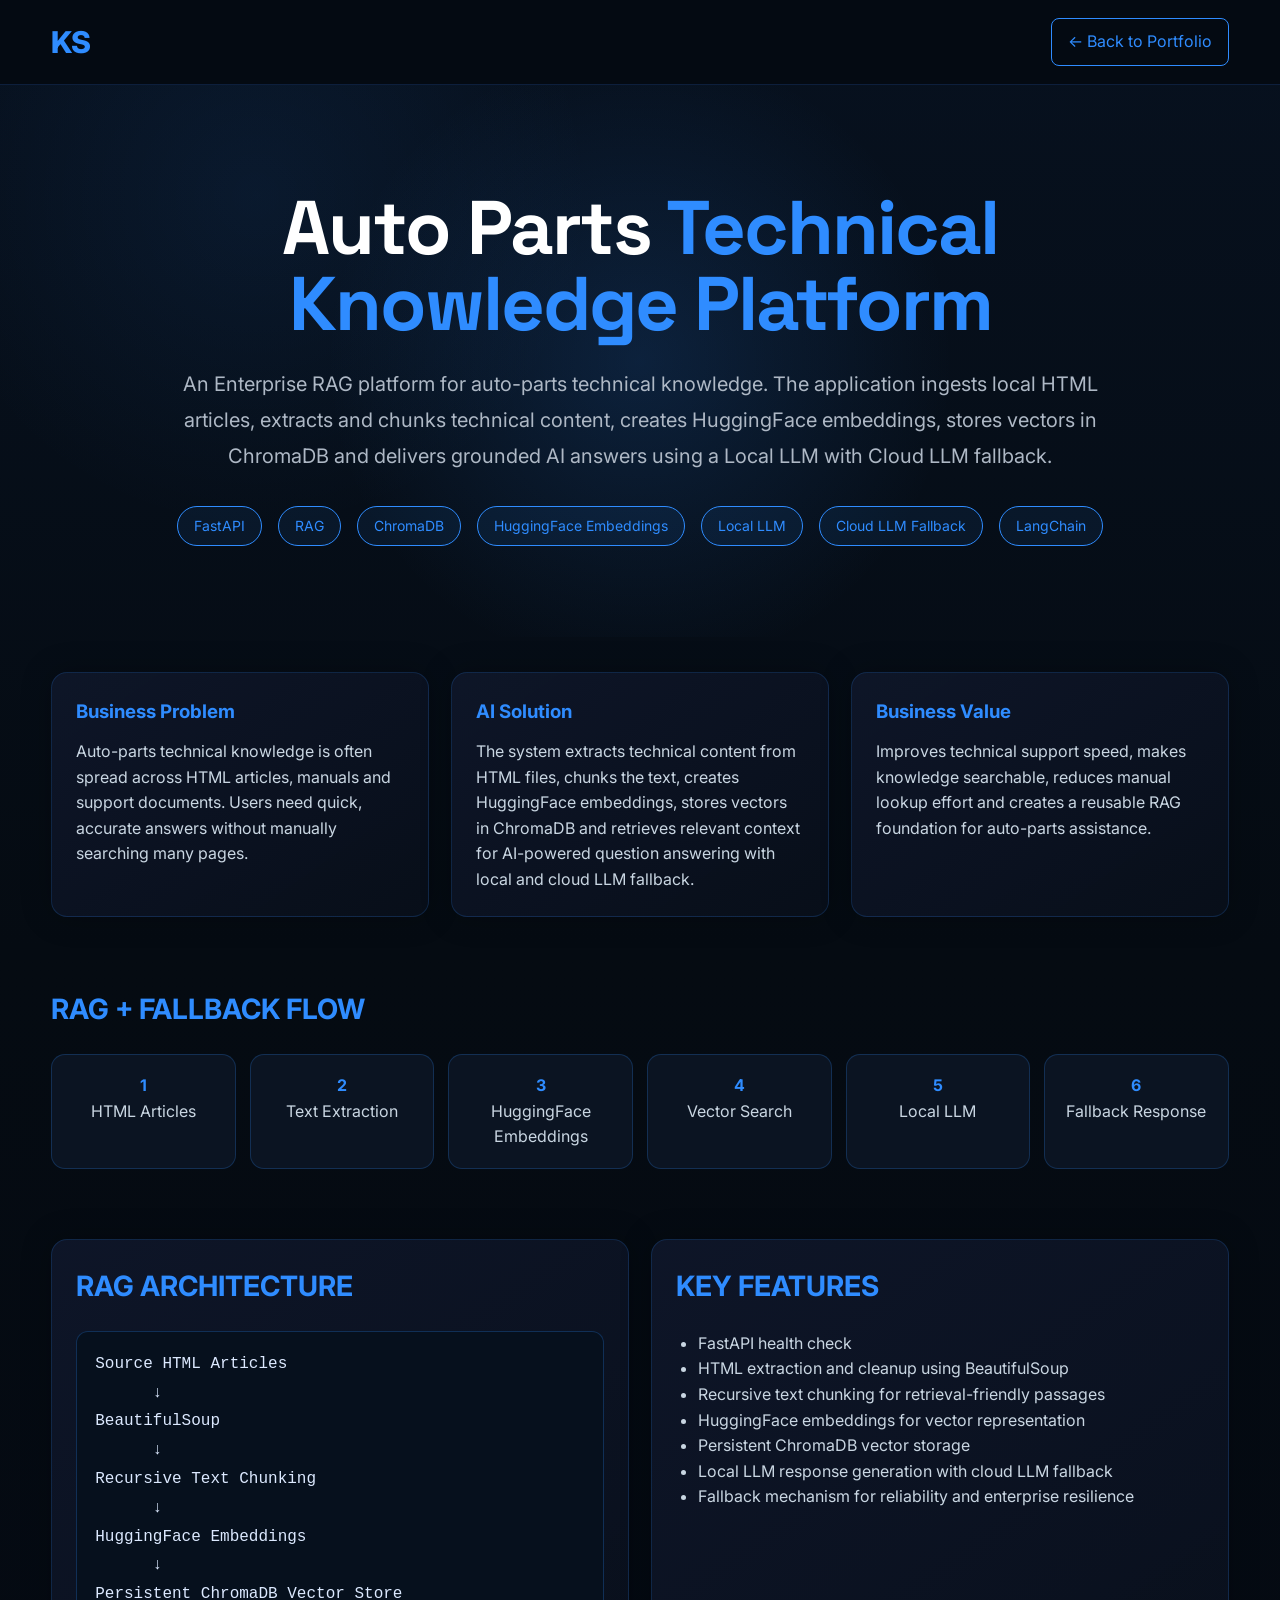
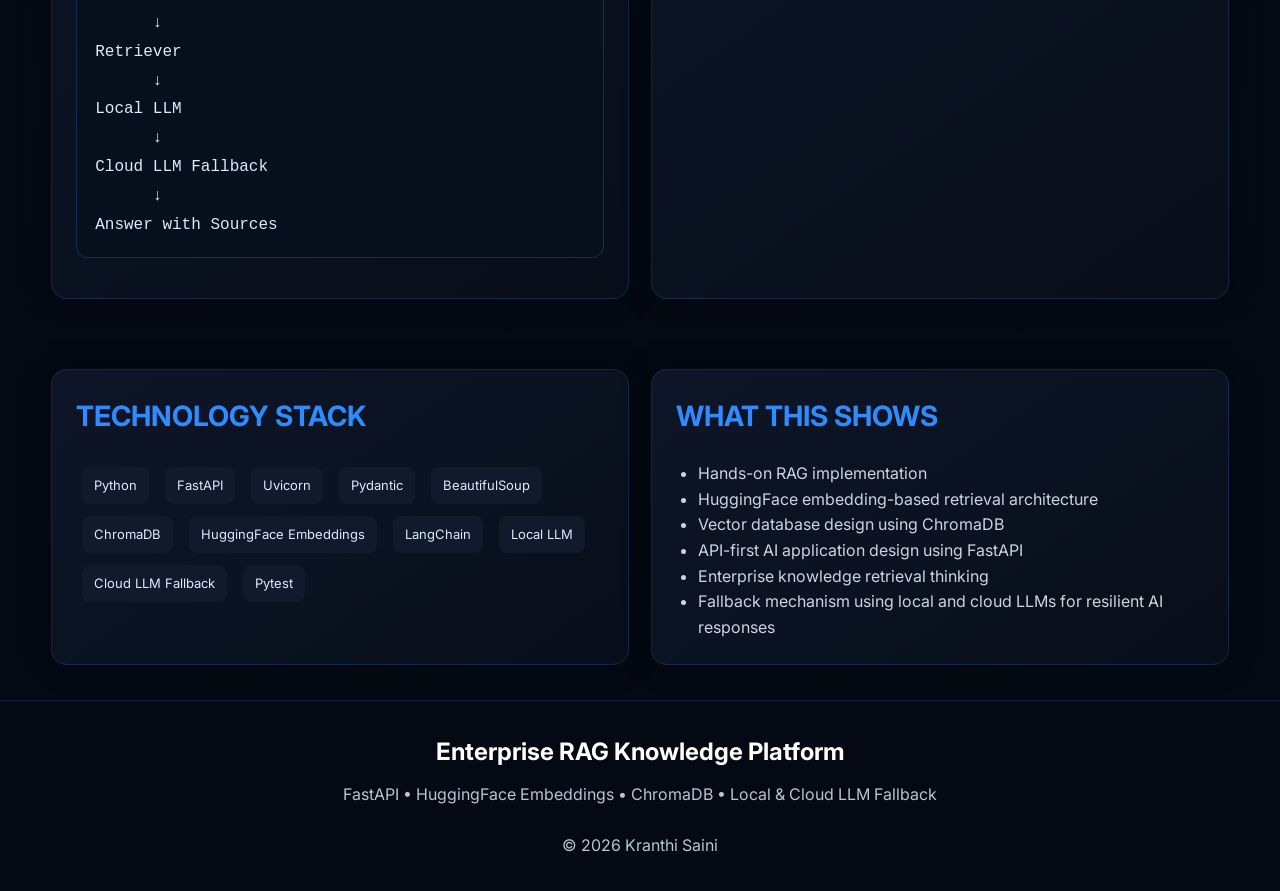
==== auto-parts-support.html @ 521e0aae "Portfolio code changes" ====
<!DOCTYPE html>
<html lang="en">
<head>
<meta charset="UTF-8">
<meta name="viewport" content="width=device-width, initial-scale=1.0">

<link href="https://fonts.googleapis.com/css2?family=Inter:wght@400;500;600;700;800&family=Space+Grotesk:wght@500;700&display=swap" rel="stylesheet">

<title>Auto Parts Technical Knowledge Platform | Kranthi Saini</title>

<style>
*{margin:0;padding:0;box-sizing:border-box}

html{scroll-behavior:smooth}

body{
  font-family:'Inter',sans-serif;
  background:linear-gradient(180deg,#07111f 0%,#050b12 38%,#040913 100%);
  color:#fff;
  line-height:1.6;
}

a{text-decoration:none;color:inherit}

.container{
  width:92%;
  max-width:1180px;
  margin:auto;
}

nav{
  position:sticky;
  top:0;
  z-index:100;
  background:rgba(5,11,18,.95);
  backdrop-filter:blur(14px);
  border-bottom:1px solid rgba(59,130,246,.18);
}

.nav-inner{
  display:flex;
  justify-content:space-between;
  align-items:center;
  padding:18px 0;
}

.logo{
  font-size:30px;
  font-weight:800;
  color:#2f8cff;
}

.back{
  border:1px solid #2f8cff;
  padding:10px 16px;
  border-radius:8px;
  color:#2f8cff!important;
}

.hero{
  padding:105px 0 85px;
  text-align:center;
  background:
    radial-gradient(circle at center,rgba(47,140,255,.15),transparent 45%),
    radial-gradient(circle at 20% 20%,rgba(47,140,255,.08),transparent 30%);
}

.hero-inner{
  max-width:980px;
  margin:auto;
}

.hero h1{
  font-family:'Space Grotesk',sans-serif;
  font-size:76px;
  font-weight:700;
  letter-spacing:-2px;
  line-height:1;
  margin-bottom:24px;
}

.hero h1 span{
  color:#2f8cff;
}

.hero p{
  max-width:920px;
  margin:auto;
  color:#aeb8c5;
  font-size:20px;
  line-height:1.8;
}

.badge,.pill{
  display:inline-block;
  border-radius:22px;
  margin:6px;
  font-size:14px;
}

.badge{
  border:1px solid #2f8cff;
  color:#2f8cff;
  padding:8px 16px;
  background:rgba(47,140,255,.08);
}

.pill{
  background:#101a2a;
  color:#dce9ff;
  padding:8px 12px;
  border-radius:8px;
  font-size:13px;
}

.section{
  padding:35px 0;
}

.section-title{
  color:#2f8cff;
  font-size:28px;
  margin-bottom:22px;
  text-transform:uppercase;
}

.grid-3{
  display:grid;
  grid-template-columns:repeat(3,1fr);
  gap:22px;
}

.grid-2{
  display:grid;
  grid-template-columns:1fr 1fr;
  gap:22px;
}

.card{
  background:linear-gradient(145deg,rgba(15,23,42,.92),rgba(8,15,26,.96));
  border:1px solid rgba(47,140,255,.18);
  border-radius:16px;
  padding:24px;
  box-shadow:0 0 30px rgba(0,0,0,.25);
}

.card,.flow-box{
  transition:transform .25s ease, border-color .25s ease, box-shadow .25s ease;
}

.card:hover,.flow-box:hover{
  transform:translateY(-5px);
  border-color:rgba(47,140,255,.45);
  box-shadow:0 0 28px rgba(47,140,255,.16);
}

.card h3{
  color:#2f8cff;
  margin-bottom:12px;
}

.card p,.card li{
  color:#c9d6e2;
}

ul{
  padding-left:22px;
}

.flow{
  display:grid;
  grid-template-columns:repeat(6,1fr);
  gap:14px;
  text-align:center;
}

.flow-box{
  background:#0b1422;
  border:1px solid rgba(47,140,255,.22);
  border-radius:14px;
  padding:18px;
  color:#c9d6e2;
}

.flow-box strong{
  color:#2f8cff;
}

.diagram{
  background:#06101d;
  border:1px solid rgba(47,140,255,.25);
  padding:18px;
  border-radius:12px;
  color:#2f8cff;
  font-family:monospace;
  font-size:13px;
  margin-bottom:16px;
  white-space:pre-line;
  overflow-x:auto;
}

.diagram pre{
  color:#dce9ff;
  font-size:16px;
  line-height:1.8;
  white-space:pre-wrap;
}

footer{
  border-top:1px solid rgba(47,140,255,.18);
  padding:32px 0;
  color:#b8c5d3;
  text-align:center;
}

footer h2{
  color:#fff;
  margin-bottom:10px;
}

footer p{
  color:#b8c5d3;
}

@media(max-width:900px){
  .grid-2,.grid-3,.flow{
    grid-template-columns:1fr;
  }

  .hero h1{
    font-size:48px;
  }

  .hero p{
    font-size:17px;
  }
}

@media(max-width:520px){
  .hero{
    padding:85px 0 65px;
  }

  .hero h1{
    font-size:38px;
  }
}
</style>
</head>

<body>

<nav>
  <div class="container nav-inner">
    <div class="logo">KS</div>
    <a class="back" href="index.html">← Back to Portfolio</a>
  </div>
</nav>

<section class="hero">
  <div class="container hero-inner">

    <h1>
      Auto Parts <span>Technical Knowledge Platform</span>
    </h1>

    <p>
      An Enterprise RAG platform for auto-parts technical knowledge. The application
      ingests local HTML articles, extracts and chunks technical content, creates
      HuggingFace embeddings, stores vectors in ChromaDB and delivers grounded
      AI answers using a Local LLM with Cloud LLM fallback.
    </p>

    <br>

    <span class="badge">FastAPI</span>
    <span class="badge">RAG</span>
    <span class="badge">ChromaDB</span>
    <span class="badge">HuggingFace Embeddings</span>
    <span class="badge">Local LLM</span>
    <span class="badge">Cloud LLM Fallback</span>
    <span class="badge">LangChain</span>

  </div>
</section>

<section class="section">
  <div class="container grid-3">

    <div class="card">
      <h3>Business Problem</h3>
      <p>
        Auto-parts technical knowledge is often spread across HTML articles,
        manuals and support documents. Users need quick, accurate answers
        without manually searching many pages.
      </p>
    </div>

    <div class="card">
      <h3>AI Solution</h3>
      <p>
        The system extracts technical content from HTML files, chunks the text,
        creates HuggingFace embeddings, stores vectors in ChromaDB and retrieves
        relevant context for AI-powered question answering with local and cloud LLM fallback.
      </p>
    </div>

    <div class="card">
      <h3>Business Value</h3>
      <p>
        Improves technical support speed, makes knowledge searchable,
        reduces manual lookup effort and creates a reusable RAG foundation
        for auto-parts assistance.
      </p>
    </div>

  </div>
</section>

<section class="section">
  <div class="container">
    <h2 class="section-title">RAG + Fallback Flow</h2>

    <div class="flow">
      <div class="flow-box"><strong>1</strong><br>HTML Articles</div>
      <div class="flow-box"><strong>2</strong><br>Text Extraction</div>
      <div class="flow-box"><strong>3</strong><br>HuggingFace Embeddings</div>
      <div class="flow-box"><strong>4</strong><br>Vector Search</div>
      <div class="flow-box"><strong>5</strong><br>Local LLM</div>
      <div class="flow-box"><strong>6</strong><br>Fallback Response</div>
    </div>
  </div>
</section>

<section class="section">
  <div class="container grid-2">

    <div class="card">
      <h2 class="section-title">RAG Architecture</h2>

      <div class="diagram"><pre>Source HTML Articles
      ↓
BeautifulSoup
      ↓
Recursive Text Chunking
      ↓
HuggingFace Embeddings
      ↓
Persistent ChromaDB Vector Store
      ↓
Retriever
      ↓
Local LLM
      ↓
Cloud LLM Fallback
      ↓
Answer with Sources</pre></div>
    </div>

    <div class="card">
      <h2 class="section-title">Key Features</h2>

      <ul>
        <li>FastAPI health check</li>
        <li>HTML extraction and cleanup using BeautifulSoup</li>
        <li>Recursive text chunking for retrieval-friendly passages</li>
        <li>HuggingFace embeddings for vector representation</li>
        <li>Persistent ChromaDB vector storage</li>
        <li>Local LLM response generation with cloud LLM fallback</li>
        <li>Fallback mechanism for reliability and enterprise resilience</li>
      </ul>
    </div>

  </div>
</section>

<section class="section">
  <div class="container grid-2">

    <div class="card">
      <h2 class="section-title">Technology Stack</h2>

      <span class="pill">Python</span>
      <span class="pill">FastAPI</span>
      <span class="pill">Uvicorn</span>
      <span class="pill">Pydantic</span>
      <span class="pill">BeautifulSoup</span>
      <span class="pill">ChromaDB</span>
      <span class="pill">HuggingFace Embeddings</span>
      <span class="pill">LangChain</span>
      <span class="pill">Local LLM</span>
      <span class="pill">Cloud LLM Fallback</span>
      <span class="pill">Pytest</span>
    </div>

    <div class="card">
      <h2 class="section-title">What This Shows</h2>

      <ul>
        <li>Hands-on RAG implementation</li>
        <li>HuggingFace embedding-based retrieval architecture</li>
        <li>Vector database design using ChromaDB</li>
        <li>API-first AI application design using FastAPI</li>
        <li>Enterprise knowledge retrieval thinking</li>
        <li>Fallback mechanism using local and cloud LLMs for resilient AI responses</li>
      </ul>
    </div>

  </div>
</section>

<footer>
  <div class="container">
    <h2>Enterprise RAG Knowledge Platform</h2>
    <p>FastAPI • HuggingFace Embeddings • ChromaDB • Local & Cloud LLM Fallback</p>
    <br>
    <p>© 2026 Kranthi Saini</p>
  </div>
</footer>

</body>
</html>
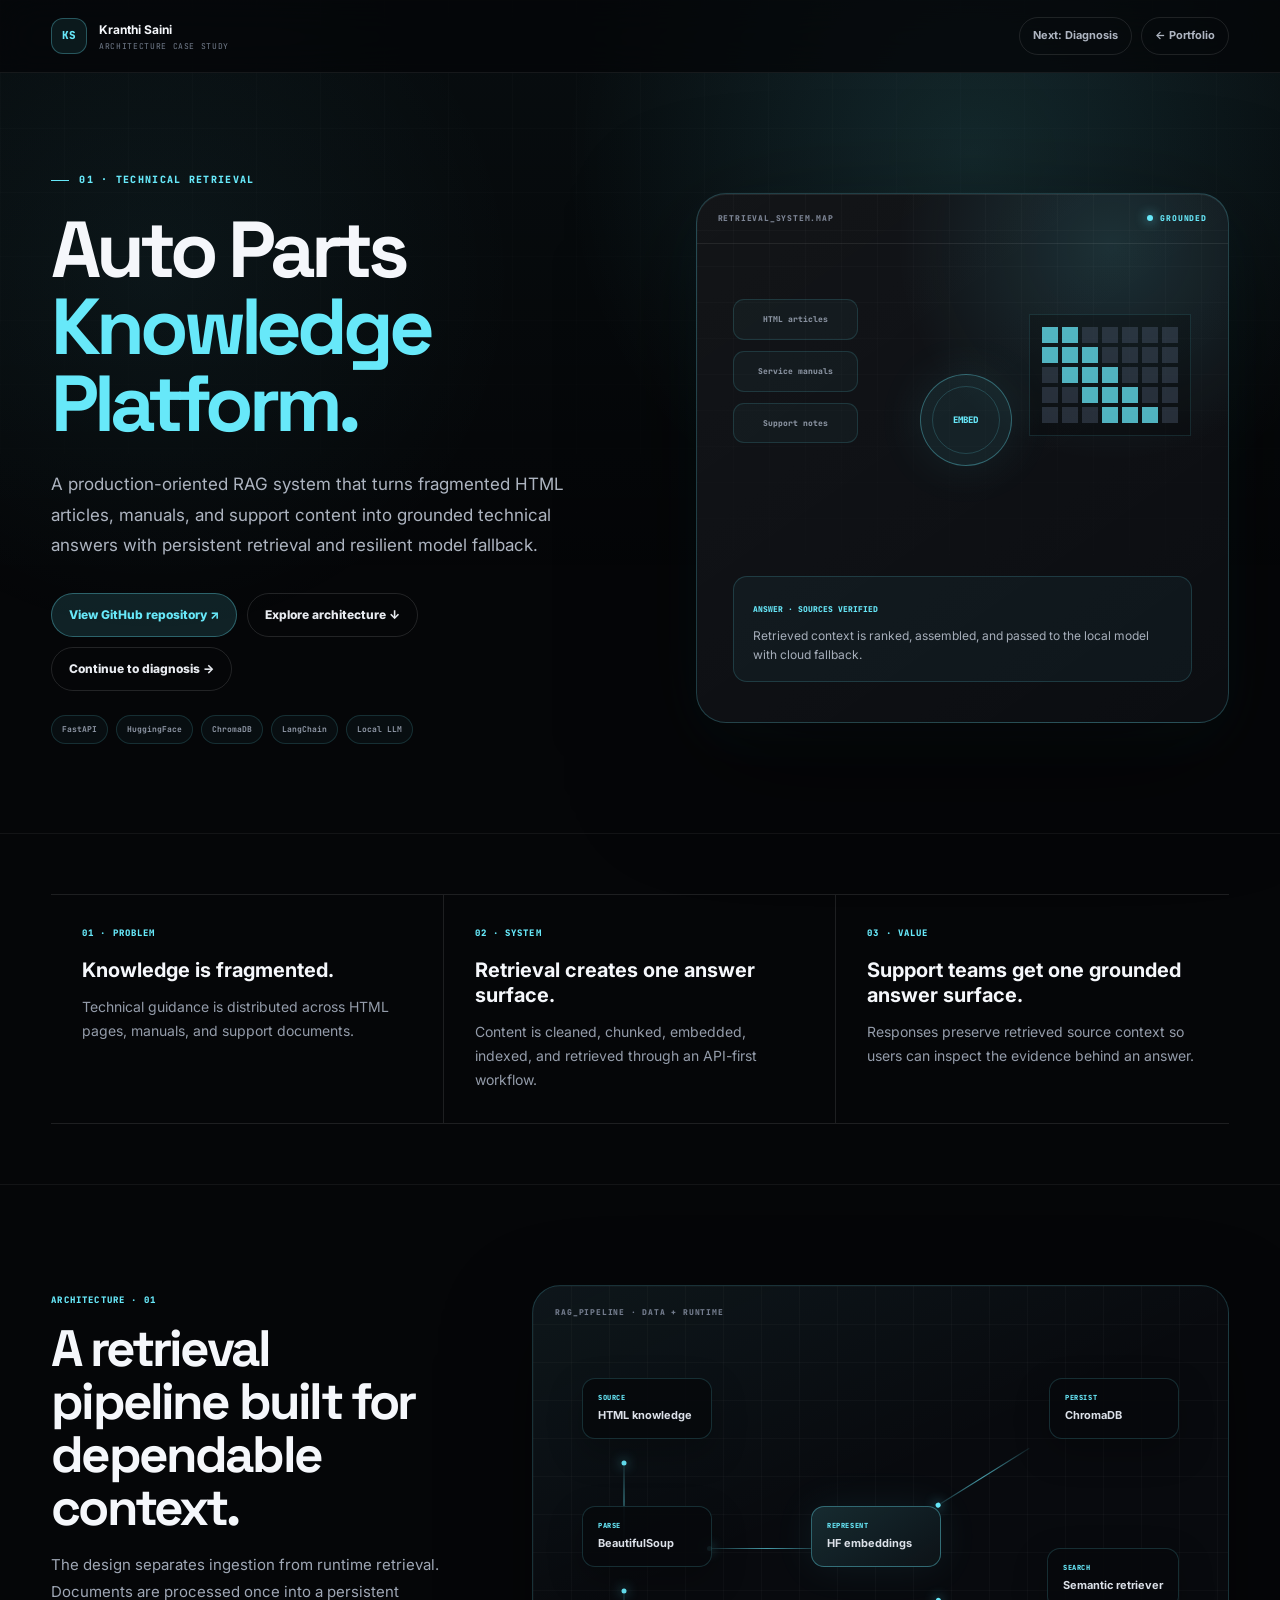
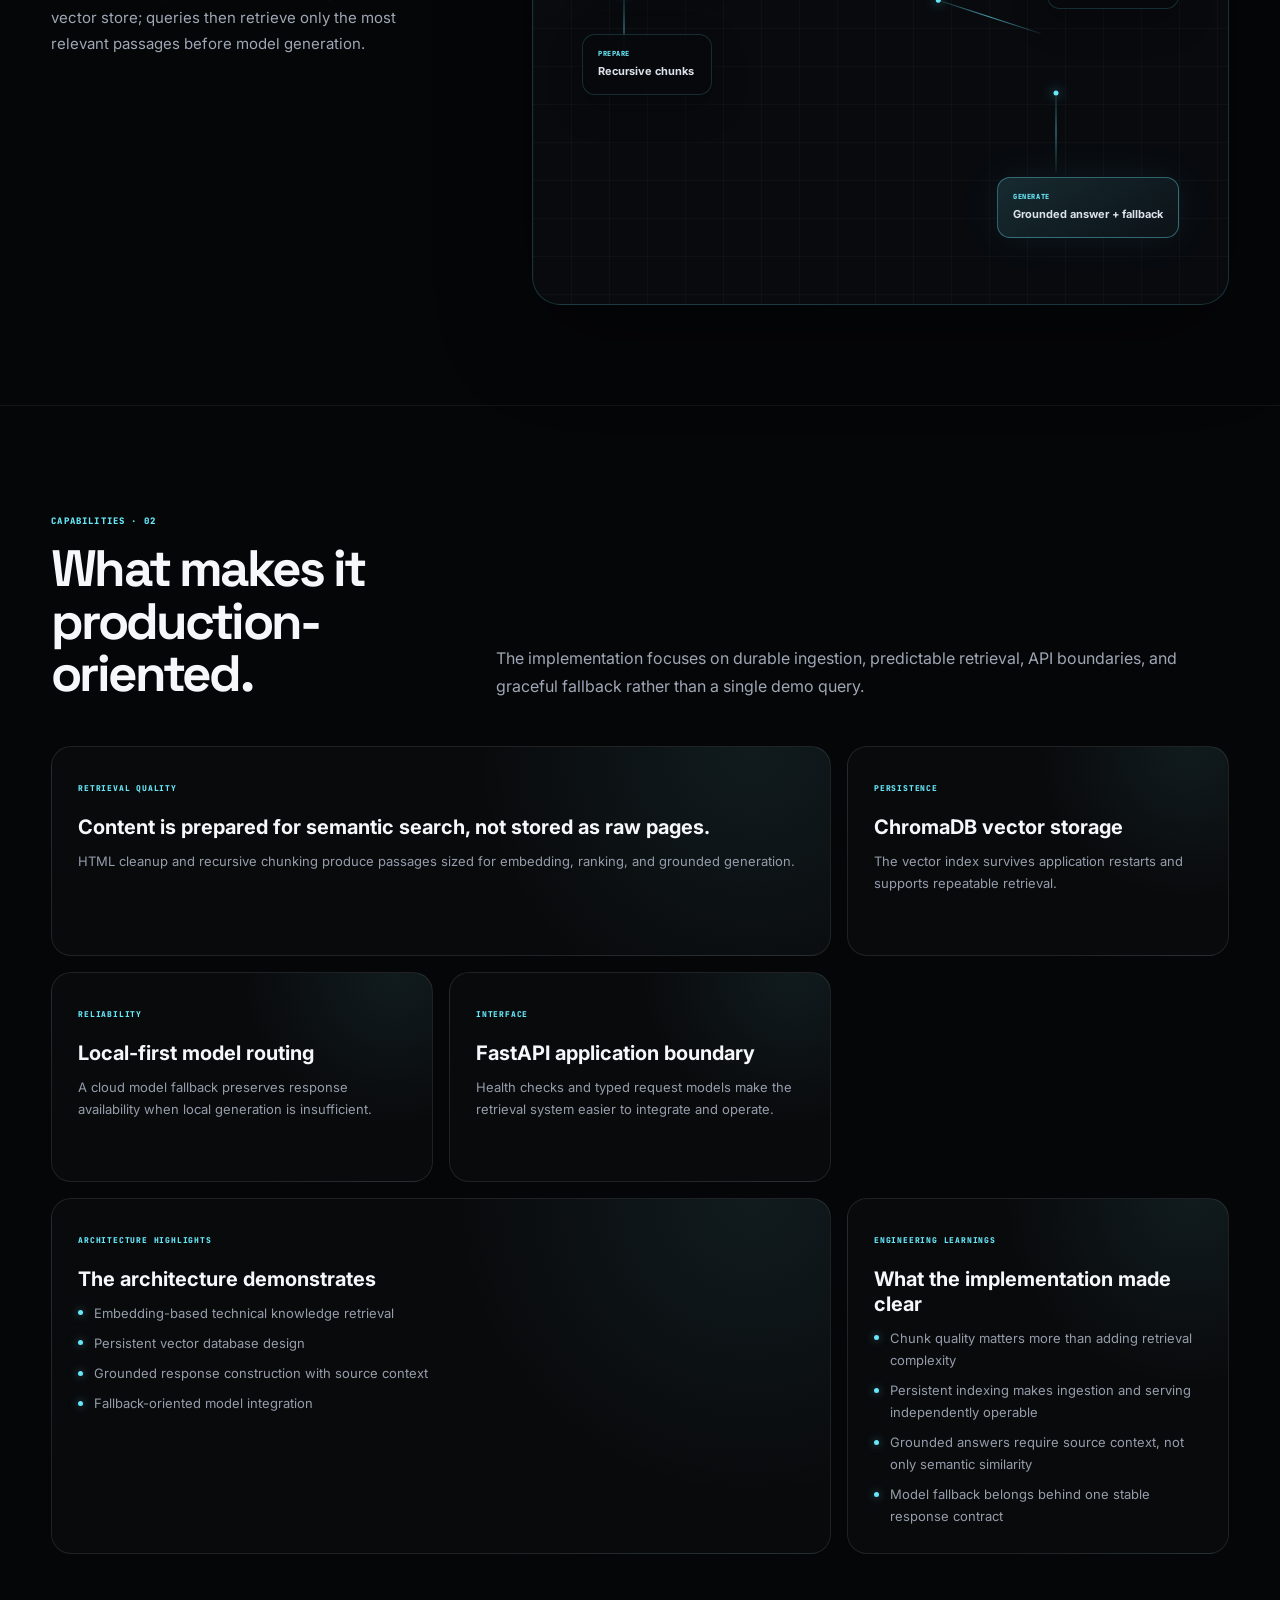
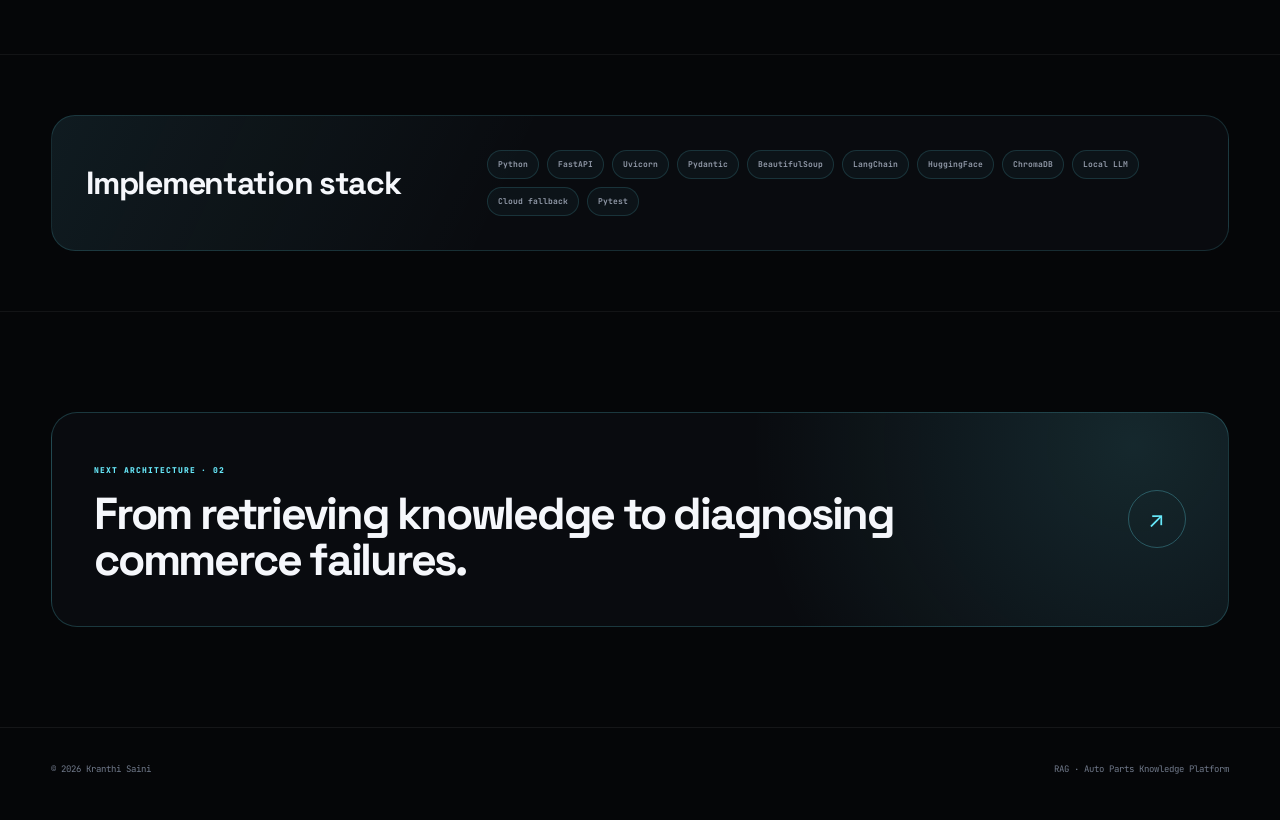
==== commit 54432f4e: "content changes" ====
--- a/auto-parts-support.html
+++ b/auto-parts-support.html
@@ -1,422 +1,220 @@
 <!DOCTYPE html>
 <html lang="en">
 <head>
-<meta charset="UTF-8">
-<meta name="viewport" content="width=device-width, initial-scale=1.0">
-
-<link href="https://fonts.googleapis.com/css2?family=Inter:wght@400;500;600;700;800&family=Space+Grotesk:wght@500;700&display=swap" rel="stylesheet">
-
-<title>Auto Parts Technical Knowledge Platform | Kranthi Saini</title>
-
-<style>
-*{margin:0;padding:0;box-sizing:border-box}
-
-html{scroll-behavior:smooth}
-
-body{
-  font-family:'Inter',sans-serif;
-  background:linear-gradient(180deg,#07111f 0%,#050b12 38%,#040913 100%);
-  color:#fff;
-  line-height:1.6;
-}
-
-a{text-decoration:none;color:inherit}
-
-.container{
-  width:92%;
-  max-width:1180px;
-  margin:auto;
-}
-
-nav{
-  position:sticky;
-  top:0;
-  z-index:100;
-  background:rgba(5,11,18,.95);
-  backdrop-filter:blur(14px);
-  border-bottom:1px solid rgba(59,130,246,.18);
-}
-
-.nav-inner{
-  display:flex;
-  justify-content:space-between;
-  align-items:center;
-  padding:18px 0;
-}
-
-.logo{
-  font-size:30px;
-  font-weight:800;
-  color:#2f8cff;
-}
-
-.back{
-  border:1px solid #2f8cff;
-  padding:10px 16px;
-  border-radius:8px;
-  color:#2f8cff!important;
-}
-
-.hero{
-  padding:105px 0 85px;
-  text-align:center;
-  background:
-    radial-gradient(circle at center,rgba(47,140,255,.15),transparent 45%),
-    radial-gradient(circle at 20% 20%,rgba(47,140,255,.08),transparent 30%);
-}
-
-.hero-inner{
-  max-width:980px;
-  margin:auto;
-}
-
-.hero h1{
-  font-family:'Space Grotesk',sans-serif;
-  font-size:76px;
-  font-weight:700;
-  letter-spacing:-2px;
-  line-height:1;
-  margin-bottom:24px;
-}
-
-.hero h1 span{
-  color:#2f8cff;
-}
-
-.hero p{
-  max-width:920px;
-  margin:auto;
-  color:#aeb8c5;
-  font-size:20px;
-  line-height:1.8;
-}
-
-.badge,.pill{
-  display:inline-block;
-  border-radius:22px;
-  margin:6px;
-  font-size:14px;
-}
-
-.badge{
-  border:1px solid #2f8cff;
-  color:#2f8cff;
-  padding:8px 16px;
-  background:rgba(47,140,255,.08);
-}
-
-.pill{
-  background:#101a2a;
-  color:#dce9ff;
-  padding:8px 12px;
-  border-radius:8px;
-  font-size:13px;
-}
-
-.section{
-  padding:35px 0;
-}
-
-.section-title{
-  color:#2f8cff;
-  font-size:28px;
-  margin-bottom:22px;
-  text-transform:uppercase;
-}
-
-.grid-3{
-  display:grid;
-  grid-template-columns:repeat(3,1fr);
-  gap:22px;
-}
-
-.grid-2{
-  display:grid;
-  grid-template-columns:1fr 1fr;
-  gap:22px;
-}
-
-.card{
-  background:linear-gradient(145deg,rgba(15,23,42,.92),rgba(8,15,26,.96));
-  border:1px solid rgba(47,140,255,.18);
-  border-radius:16px;
-  padding:24px;
-  box-shadow:0 0 30px rgba(0,0,0,.25);
-}
-
-.card,.flow-box{
-  transition:transform .25s ease, border-color .25s ease, box-shadow .25s ease;
-}
-
-.card:hover,.flow-box:hover{
-  transform:translateY(-5px);
-  border-color:rgba(47,140,255,.45);
-  box-shadow:0 0 28px rgba(47,140,255,.16);
-}
-
-.card h3{
-  color:#2f8cff;
-  margin-bottom:12px;
-}
-
-.card p,.card li{
-  color:#c9d6e2;
-}
-
-ul{
-  padding-left:22px;
-}
-
-.flow{
-  display:grid;
-  grid-template-columns:repeat(6,1fr);
-  gap:14px;
-  text-align:center;
-}
-
-.flow-box{
-  background:#0b1422;
-  border:1px solid rgba(47,140,255,.22);
-  border-radius:14px;
-  padding:18px;
-  color:#c9d6e2;
-}
-
-.flow-box strong{
-  color:#2f8cff;
-}
-
-.diagram{
-  background:#06101d;
-  border:1px solid rgba(47,140,255,.25);
-  padding:18px;
-  border-radius:12px;
-  color:#2f8cff;
-  font-family:monospace;
-  font-size:13px;
-  margin-bottom:16px;
-  white-space:pre-line;
-  overflow-x:auto;
-}
-
-.diagram pre{
-  color:#dce9ff;
-  font-size:16px;
-  line-height:1.8;
-  white-space:pre-wrap;
-}
-
-footer{
-  border-top:1px solid rgba(47,140,255,.18);
-  padding:32px 0;
-  color:#b8c5d3;
-  text-align:center;
-}
-
-footer h2{
-  color:#fff;
-  margin-bottom:10px;
-}
-
-footer p{
-  color:#b8c5d3;
-}
-
-@media(max-width:900px){
-  .grid-2,.grid-3,.flow{
-    grid-template-columns:1fr;
-  }
-
-  .hero h1{
-    font-size:48px;
-  }
-
-  .hero p{
-    font-size:17px;
-  }
-}
-
-@media(max-width:520px){
-  .hero{
-    padding:85px 0 65px;
-  }
-
-  .hero h1{
-    font-size:38px;
-  }
-}
-</style>
+  <meta charset="UTF-8">
+  <meta name="viewport" content="width=device-width, initial-scale=1.0">
+  <meta name="description" content="RAG architecture for an auto-parts technical knowledge platform.">
+  <title>Auto Parts Technical Knowledge Platform | Kranthi Saini</title>
+  <link rel="preconnect" href="https://fonts.googleapis.com">
+  <link rel="preconnect" href="https://fonts.gstatic.com" crossorigin>
+  <link href="https://fonts.googleapis.com/css2?family=Inter:wght@400;500;600;700;800&family=JetBrains+Mono:wght@500;700;800&family=Space+Grotesk:wght@500;600;700&display=swap" rel="stylesheet">
+  <link rel="stylesheet" href="case-study.css">
+  <style>
+    .rag-board .source { top: 92px; left: 7%; }
+    .rag-board .extract { top: 220px; left: 7%; }
+    .rag-board .chunks { top: 348px; left: 7%; }
+    .rag-board .embedding { top: 220px; left: 40%; }
+    .rag-board .vector { top: 92px; right: 7%; }
+    .rag-board .retriever { top: 262px; right: 7%; }
+    .rag-board .answer { right: 7%; bottom: 66px; }
+    .rag-board .line-a { top: 174px; left: 13%; width: 82px; transform: rotate(90deg); }
+    .rag-board .line-b { top: 302px; left: 13%; width: 82px; transform: rotate(90deg); }
+    .rag-board .line-c { top: 262px; left: 25%; width: 120px; }
+    .rag-board .line-d { top: 220px; left: 58%; width: 110px; transform: rotate(-32deg); }
+    .rag-board .line-e { top: 313px; left: 58%; width: 110px; transform: rotate(18deg); }
+    .rag-board .line-f { top: 404px; right: 13%; width: 82px; transform: rotate(90deg); }
+  </style>
 </head>
-
-<body>
-
-<nav>
-  <div class="container nav-inner">
-    <div class="logo">KS</div>
-    <a class="back" href="index.html">← Back to Portfolio</a>
-  </div>
-</nav>
-
-<section class="hero">
-  <div class="container hero-inner">
-
-    <h1>
-      Auto Parts <span>Technical Knowledge Platform</span>
-    </h1>
-
-    <p>
-      An Enterprise RAG platform for auto-parts technical knowledge. The application
-      ingests local HTML articles, extracts and chunks technical content, creates
-      HuggingFace embeddings, stores vectors in ChromaDB and delivers grounded
-      AI answers using a Local LLM with Cloud LLM fallback.
-    </p>
-
-    <br>
-
-    <span class="badge">FastAPI</span>
-    <span class="badge">RAG</span>
-    <span class="badge">ChromaDB</span>
-    <span class="badge">HuggingFace Embeddings</span>
-    <span class="badge">Local LLM</span>
-    <span class="badge">Cloud LLM Fallback</span>
-    <span class="badge">LangChain</span>
-
-  </div>
-</section>
-
-<section class="section">
-  <div class="container grid-3">
-
-    <div class="card">
-      <h3>Business Problem</h3>
-      <p>
-        Auto-parts technical knowledge is often spread across HTML articles,
-        manuals and support documents. Users need quick, accurate answers
-        without manually searching many pages.
-      </p>
+<body class="theme-rag">
+  <nav class="case-nav">
+    <div class="shell nav-inner">
+      <a class="brand" href="index.html#writing">
+        <span class="brand-mark">KS</span>
+        <span class="brand-copy"><b>Kranthi Saini</b><small>Architecture case study</small></span>
+      </a>
+      <div class="nav-actions">
+        <a class="nav-link nav-link-secondary" href="diagnosis-ai.html">Next: Diagnosis</a>
+        <a class="nav-link" href="index.html#writing">← Portfolio</a>
+      </div>
     </div>
-
-    <div class="card">
-      <h3>AI Solution</h3>
-      <p>
-        The system extracts technical content from HTML files, chunks the text,
-        creates HuggingFace embeddings, stores vectors in ChromaDB and retrieves
-        relevant context for AI-powered question answering with local and cloud LLM fallback.
-      </p>
+  </nav>
+
+  <main>
+    <section class="shell case-hero">
+      <div class="hero-copy">
+        <div class="eyebrow">01 · Technical Retrieval</div>
+        <h1>Auto Parts <span>Knowledge Platform.</span></h1>
+        <p>
+          A production-oriented RAG system that turns fragmented HTML articles,
+          manuals, and support content into grounded technical answers with
+          persistent retrieval and resilient model fallback.
+        </p>
+        <div class="hero-actions">
+          <a class="button button-primary" href="https://github.com/iam-kranthi/auto-parts-technical-knowledge-assistant" target="_blank" rel="noreferrer">View GitHub repository ↗</a>
+          <a class="button" href="#architecture">Explore architecture ↓</a>
+          <a class="button" href="diagnosis-ai.html">Continue to diagnosis →</a>
+        </div>
+        <div class="hero-tags">
+          <span>FastAPI</span><span>HuggingFace</span><span>ChromaDB</span>
+          <span>LangChain</span><span>Local LLM</span>
+        </div>
+      </div>
+
+      <div class="hero-system rag-hero-map" aria-label="RAG retrieval architecture visualization">
+        <div class="system-bar"><span>retrieval_system.map</span><i>grounded</i></div>
+        <div class="source-stack">
+          <span>HTML articles</span>
+          <span>Service manuals</span>
+          <span>Support notes</span>
+        </div>
+        <div class="embed-core">EMBED</div>
+        <div class="vector-field" aria-hidden="true">
+          <i></i><i></i><i></i><i></i><i></i><i></i><i></i>
+          <i></i><i></i><i></i><i></i><i></i><i></i><i></i>
+          <i></i><i></i><i></i><i></i><i></i><i></i><i></i>
+          <i></i><i></i><i></i><i></i><i></i><i></i><i></i>
+          <i></i><i></i><i></i><i></i><i></i><i></i><i></i>
+        </div>
+        <div class="answer-panel">
+          <small>ANSWER · SOURCES VERIFIED</small>
+          <p>Retrieved context is ranked, assembled, and passed to the local model with cloud fallback.</p>
+        </div>
+      </div>
+    </section>
+
+    <section class="section section-compact">
+      <div class="shell impact-grid">
+        <article class="impact-item">
+          <small>01 · Problem</small>
+          <h3>Knowledge is fragmented.</h3>
+          <p>Technical guidance is distributed across HTML pages, manuals, and support documents.</p>
+        </article>
+        <article class="impact-item">
+          <small>02 · System</small>
+          <h3>Retrieval creates one answer surface.</h3>
+          <p>Content is cleaned, chunked, embedded, indexed, and retrieved through an API-first workflow.</p>
+        </article>
+        <article class="impact-item">
+          <small>03 · Value</small>
+          <h3>Support teams get one grounded answer surface.</h3>
+          <p>Responses preserve retrieved source context so users can inspect the evidence behind an answer.</p>
+        </article>
+      </div>
+    </section>
+
+    <section id="architecture" class="section">
+      <div class="shell architecture-layout">
+        <div class="architecture-copy">
+          <span class="section-index">Architecture · 01</span>
+          <h2>A retrieval pipeline built for dependable context.</h2>
+          <p>
+            The design separates ingestion from runtime retrieval. Documents are
+            processed once into a persistent vector store; queries then retrieve
+            only the most relevant passages before model generation.
+          </p>
+        </div>
+
+        <div class="architecture-board rag-board" aria-label="Detailed RAG architecture">
+          <span class="board-label">RAG_PIPELINE · DATA + RUNTIME</span>
+          <div class="node source"><small>Source</small><b>HTML knowledge</b></div>
+          <div class="node extract"><small>Parse</small><b>BeautifulSoup</b></div>
+          <div class="node chunks"><small>Prepare</small><b>Recursive chunks</b></div>
+          <div class="node node-main embedding"><small>Represent</small><b>HF embeddings</b></div>
+          <div class="node vector"><small>Persist</small><b>ChromaDB</b></div>
+          <div class="node retriever"><small>Search</small><b>Semantic retriever</b></div>
+          <div class="node node-main answer"><small>Generate</small><b>Grounded answer + fallback</b></div>
+          <i class="connector line-a"></i><i class="connector line-b"></i>
+          <i class="connector line-c"></i><i class="connector line-d"></i>
+          <i class="connector line-e"></i><i class="connector line-f"></i>
+        </div>
+      </div>
+    </section>
+
+    <section class="section">
+      <div class="shell">
+        <div class="section-head">
+          <div>
+            <span class="section-index">Capabilities · 02</span>
+            <h2>What makes it production-oriented.</h2>
+          </div>
+          <p>
+            The implementation focuses on durable ingestion, predictable retrieval,
+            API boundaries, and graceful fallback rather than a single demo query.
+          </p>
+        </div>
+
+        <div class="feature-grid">
+          <article class="feature-card feature-wide">
+            <small>Retrieval quality</small>
+            <h3>Content is prepared for semantic search, not stored as raw pages.</h3>
+            <p>HTML cleanup and recursive chunking produce passages sized for embedding, ranking, and grounded generation.</p>
+          </article>
+          <article class="feature-card">
+            <small>Persistence</small>
+            <h3>ChromaDB vector storage</h3>
+            <p>The vector index survives application restarts and supports repeatable retrieval.</p>
+          </article>
+          <article class="feature-card">
+            <small>Reliability</small>
+            <h3>Local-first model routing</h3>
+            <p>A cloud model fallback preserves response availability when local generation is insufficient.</p>
+          </article>
+          <article class="feature-card">
+            <small>Interface</small>
+            <h3>FastAPI application boundary</h3>
+            <p>Health checks and typed request models make the retrieval system easier to integrate and operate.</p>
+          </article>
+          <article class="feature-card feature-wide">
+            <small>Architecture highlights</small>
+            <h3>The architecture demonstrates</h3>
+            <ul>
+              <li>Embedding-based technical knowledge retrieval</li>
+              <li>Persistent vector database design</li>
+              <li>Grounded response construction with source context</li>
+              <li>Fallback-oriented model integration</li>
+            </ul>
+          </article>
+          <article class="feature-card">
+            <small>Engineering learnings</small>
+            <h3>What the implementation made clear</h3>
+            <ul>
+              <li>Chunk quality matters more than adding retrieval complexity</li>
+              <li>Persistent indexing makes ingestion and serving independently operable</li>
+              <li>Grounded answers require source context, not only semantic similarity</li>
+              <li>Model fallback belongs behind one stable response contract</li>
+            </ul>
+          </article>
+        </div>
+      </div>
+    </section>
+
+    <section class="section section-compact">
+      <div class="shell stack-band">
+        <h2>Implementation stack</h2>
+        <div class="stack-list">
+          <span>Python</span><span>FastAPI</span><span>Uvicorn</span><span>Pydantic</span>
+          <span>BeautifulSoup</span><span>LangChain</span><span>HuggingFace</span>
+          <span>ChromaDB</span><span>Local LLM</span><span>Cloud fallback</span><span>Pytest</span>
+        </div>
+      </div>
+    </section>
+
+    <section class="section">
+      <a class="shell next-case" href="diagnosis-ai.html">
+        <div>
+          <small>Next architecture · 02</small>
+          <h2>From retrieving knowledge to diagnosing commerce failures.</h2>
+        </div>
+        <span class="next-arrow">↗</span>
+      </a>
+    </section>
+  </main>
+
+  <footer class="case-footer">
+    <div class="shell footer-inner">
+      <span>© 2026 Kranthi Saini</span>
+      <span>RAG · Auto Parts Knowledge Platform</span>
     </div>
-
-    <div class="card">
-      <h3>Business Value</h3>
-      <p>
-        Improves technical support speed, makes knowledge searchable,
-        reduces manual lookup effort and creates a reusable RAG foundation
-        for auto-parts assistance.
-      </p>
-    </div>
-
-  </div>
-</section>
-
-<section class="section">
-  <div class="container">
-    <h2 class="section-title">RAG + Fallback Flow</h2>
-
-    <div class="flow">
-      <div class="flow-box"><strong>1</strong><br>HTML Articles</div>
-      <div class="flow-box"><strong>2</strong><br>Text Extraction</div>
-      <div class="flow-box"><strong>3</strong><br>HuggingFace Embeddings</div>
-      <div class="flow-box"><strong>4</strong><br>Vector Search</div>
-      <div class="flow-box"><strong>5</strong><br>Local LLM</div>
-      <div class="flow-box"><strong>6</strong><br>Fallback Response</div>
-    </div>
-  </div>
-</section>
-
-<section class="section">
-  <div class="container grid-2">
-
-    <div class="card">
-      <h2 class="section-title">RAG Architecture</h2>
-
-      <div class="diagram"><pre>Source HTML Articles
-      ↓
-BeautifulSoup
-      ↓
-Recursive Text Chunking
-      ↓
-HuggingFace Embeddings
-      ↓
-Persistent ChromaDB Vector Store
-      ↓
-Retriever
-      ↓
-Local LLM
-      ↓
-Cloud LLM Fallback
-      ↓
-Answer with Sources</pre></div>
-    </div>
-
-    <div class="card">
-      <h2 class="section-title">Key Features</h2>
-
-      <ul>
-        <li>FastAPI health check</li>
-        <li>HTML extraction and cleanup using BeautifulSoup</li>
-        <li>Recursive text chunking for retrieval-friendly passages</li>
-        <li>HuggingFace embeddings for vector representation</li>
-        <li>Persistent ChromaDB vector storage</li>
-        <li>Local LLM response generation with cloud LLM fallback</li>
-        <li>Fallback mechanism for reliability and enterprise resilience</li>
-      </ul>
-    </div>
-
-  </div>
-</section>
-
-<section class="section">
-  <div class="container grid-2">
-
-    <div class="card">
-      <h2 class="section-title">Technology Stack</h2>
-
-      <span class="pill">Python</span>
-      <span class="pill">FastAPI</span>
-      <span class="pill">Uvicorn</span>
-      <span class="pill">Pydantic</span>
-      <span class="pill">BeautifulSoup</span>
-      <span class="pill">ChromaDB</span>
-      <span class="pill">HuggingFace Embeddings</span>
-      <span class="pill">LangChain</span>
-      <span class="pill">Local LLM</span>
-      <span class="pill">Cloud LLM Fallback</span>
-      <span class="pill">Pytest</span>
-    </div>
-
-    <div class="card">
-      <h2 class="section-title">What This Shows</h2>
-
-      <ul>
-        <li>Hands-on RAG implementation</li>
-        <li>HuggingFace embedding-based retrieval architecture</li>
-        <li>Vector database design using ChromaDB</li>
-        <li>API-first AI application design using FastAPI</li>
-        <li>Enterprise knowledge retrieval thinking</li>
-        <li>Fallback mechanism using local and cloud LLMs for resilient AI responses</li>
-      </ul>
-    </div>
-
-  </div>
-</section>
-
-<footer>
-  <div class="container">
-    <h2>Enterprise RAG Knowledge Platform</h2>
-    <p>FastAPI • HuggingFace Embeddings • ChromaDB • Local & Cloud LLM Fallback</p>
-    <br>
-    <p>© 2026 Kranthi Saini</p>
-  </div>
-</footer>
-
+  </footer>
 </body>
-</html>+</html>
--- a/case-study.css
+++ b/case-study.css
@@ -0,0 +1,1076 @@
+* {
+  box-sizing: border-box;
+  margin: 0;
+  padding: 0;
+}
+
+:root {
+  color-scheme: dark;
+  --accent: 103, 232, 249;
+  --accent-solid: #67e8f9;
+  --ink: #f5f7fb;
+  --muted: #9ca4b2;
+  --line: rgba(255, 255, 255, .1);
+  --panel: #0a0c11;
+  --panel-soft: #0d1016;
+}
+
+html {
+  scroll-behavior: smooth;
+}
+
+body {
+  min-height: 100vh;
+  overflow-x: hidden;
+  background: #050608;
+  color: var(--ink);
+  font-family: "Inter", sans-serif;
+  line-height: 1.6;
+}
+
+body.theme-diagnosis {
+  --accent: 192, 132, 252;
+  --accent-solid: #c084fc;
+}
+
+body.theme-bedrock {
+  --accent: 251, 191, 36;
+  --accent-solid: #fbbf24;
+}
+
+body::before {
+  content: "";
+  position: absolute;
+  z-index: -2;
+  inset: 0 0 auto;
+  height: 920px;
+  background:
+    radial-gradient(circle at 76% 17%, rgba(var(--accent), .13), transparent 33%),
+    radial-gradient(circle at 12% 30%, rgba(var(--accent), .055), transparent 28%),
+    linear-gradient(180deg, rgba(var(--accent), .035), transparent 65%);
+  pointer-events: none;
+}
+
+body::after {
+  content: "";
+  position: fixed;
+  z-index: -3;
+  inset: 0;
+  background-image:
+    linear-gradient(rgba(255,255,255,.018) 1px, transparent 1px),
+    linear-gradient(90deg, rgba(255,255,255,.018) 1px, transparent 1px);
+  background-size: 64px 64px;
+  mask-image: linear-gradient(to bottom, #000, transparent 72%);
+  pointer-events: none;
+}
+
+a {
+  color: inherit;
+  text-decoration: none;
+}
+
+.shell {
+  width: min(1240px, 92%);
+  margin-inline: auto;
+}
+
+.case-nav {
+  position: sticky;
+  z-index: 100;
+  top: 0;
+  border-bottom: 1px solid rgba(255,255,255,.07);
+  background: rgba(5, 6, 8, .78);
+  backdrop-filter: blur(18px);
+}
+
+.nav-inner {
+  display: flex;
+  align-items: center;
+  justify-content: space-between;
+  min-height: 72px;
+}
+
+.brand {
+  display: flex;
+  align-items: center;
+  gap: 12px;
+}
+
+.brand-mark {
+  display: grid;
+  place-items: center;
+  width: 36px;
+  height: 36px;
+  border: 1px solid rgba(var(--accent), .3);
+  border-radius: 12px;
+  background: rgba(var(--accent), .08);
+  color: var(--accent-solid);
+  font-family: "JetBrains Mono", monospace;
+  font-size: 11px;
+  font-weight: 800;
+}
+
+.brand-copy {
+  display: grid;
+  gap: 1px;
+}
+
+.brand-copy b {
+  font-size: 12px;
+}
+
+.brand-copy small {
+  color: #747d8d;
+  font-family: "JetBrains Mono", monospace;
+  font-size: 8px;
+  letter-spacing: .08em;
+  text-transform: uppercase;
+}
+
+.nav-actions {
+  display: flex;
+  align-items: center;
+  gap: 9px;
+}
+
+.nav-link {
+  padding: 9px 13px;
+  border: 1px solid rgba(255,255,255,.1);
+  border-radius: 999px;
+  color: #aeb5c1;
+  font-size: 11px;
+  font-weight: 700;
+  transition: border-color .25s ease, color .25s ease, background .25s ease;
+}
+
+.nav-link:hover {
+  border-color: rgba(var(--accent), .35);
+  background: rgba(var(--accent), .06);
+  color: #fff;
+}
+
+.case-hero {
+  display: grid;
+  grid-template-columns: minmax(0, 1.02fr) minmax(460px, .98fr);
+  gap: clamp(50px, 7vw, 100px);
+  align-items: center;
+  min-height: 760px;
+  padding: 90px 0 80px;
+}
+
+.hero-copy {
+  animation: rise-in .7s ease both;
+}
+
+.eyebrow {
+  display: flex;
+  align-items: center;
+  gap: 10px;
+  margin-bottom: 24px;
+  color: var(--accent-solid);
+  font-family: "JetBrains Mono", monospace;
+  font-size: 10px;
+  font-weight: 800;
+  letter-spacing: .13em;
+  text-transform: uppercase;
+}
+
+.eyebrow::before {
+  content: "";
+  width: 18px;
+  height: 1px;
+  background: currentColor;
+}
+
+.case-hero h1 {
+  max-width: 760px;
+  margin-bottom: 26px;
+  font-family: "Space Grotesk", sans-serif;
+  font-size: clamp(54px, 6.2vw, 88px);
+  font-weight: 700;
+  line-height: .97;
+  letter-spacing: -.065em;
+}
+
+.case-hero h1 span {
+  color: var(--accent-solid);
+}
+
+.hero-copy > p {
+  max-width: 700px;
+  color: #adb4c0;
+  font-size: 17px;
+  line-height: 1.8;
+}
+
+.hero-actions {
+  display: flex;
+  flex-wrap: wrap;
+  gap: 10px;
+  margin-top: 32px;
+}
+
+.button {
+  display: inline-flex;
+  align-items: center;
+  justify-content: center;
+  gap: 9px;
+  min-height: 44px;
+  padding: 0 17px;
+  border: 1px solid rgba(255,255,255,.12);
+  border-radius: 999px;
+  color: #e8ebf0;
+  font-size: 12px;
+  font-weight: 800;
+  transition: transform .25s ease, border-color .25s ease, background .25s ease;
+}
+
+.button-primary {
+  border-color: rgba(var(--accent), .33);
+  background: rgba(var(--accent), .12);
+  color: var(--accent-solid);
+}
+
+.button:hover {
+  transform: translateY(-2px);
+  border-color: rgba(var(--accent), .45);
+  background: rgba(var(--accent), .08);
+}
+
+.hero-tags,
+.stack-list {
+  display: flex;
+  flex-wrap: wrap;
+  gap: 8px;
+}
+
+.hero-tags {
+  margin-top: 24px;
+}
+
+.hero-tags span,
+.stack-list span {
+  padding: 7px 10px;
+  border: 1px solid rgba(var(--accent), .15);
+  border-radius: 999px;
+  background: rgba(var(--accent), .04);
+  color: #9199a8;
+  font-family: "JetBrains Mono", monospace;
+  font-size: 8px;
+  font-weight: 700;
+}
+
+.hero-system {
+  position: relative;
+  min-height: 530px;
+  overflow: hidden;
+  border: 1px solid rgba(var(--accent), .22);
+  border-radius: 30px;
+  background:
+    radial-gradient(circle at 78% 10%, rgba(var(--accent), .14), transparent 34%),
+    linear-gradient(145deg, rgba(255,255,255,.045), rgba(255,255,255,.012)),
+    #080a0e;
+  box-shadow:
+    0 40px 120px rgba(0,0,0,.5),
+    0 18px 60px rgba(var(--accent), .045),
+    inset 0 1px 0 rgba(255,255,255,.055);
+  animation: rise-in .8s .08s ease both;
+}
+
+.hero-system::before {
+  content: "";
+  position: absolute;
+  inset: 0;
+  background-image:
+    linear-gradient(rgba(255,255,255,.025) 1px, transparent 1px),
+    linear-gradient(90deg, rgba(255,255,255,.025) 1px, transparent 1px);
+  background-size: 36px 36px;
+  mask-image: linear-gradient(to bottom, #000, transparent 90%);
+  pointer-events: none;
+}
+
+.system-bar {
+  position: relative;
+  z-index: 3;
+  display: flex;
+  align-items: center;
+  justify-content: space-between;
+  padding: 18px 21px;
+  border-bottom: 1px solid rgba(255,255,255,.075);
+}
+
+.system-bar span,
+.system-bar i {
+  font-family: "JetBrains Mono", monospace;
+  font-size: 8px;
+  font-weight: 800;
+  letter-spacing: .1em;
+  text-transform: uppercase;
+}
+
+.system-bar span {
+  color: #7c8494;
+}
+
+.system-bar i {
+  display: inline-flex;
+  align-items: center;
+  gap: 7px;
+  color: var(--accent-solid);
+  font-style: normal;
+}
+
+.system-bar i::before {
+  content: "";
+  width: 6px;
+  height: 6px;
+  border-radius: 50%;
+  background: currentColor;
+  box-shadow: 0 0 12px currentColor;
+}
+
+.section {
+  padding: 100px 0;
+  border-top: 1px solid rgba(255,255,255,.06);
+}
+
+.section-compact {
+  padding: 60px 0;
+}
+
+.section-head {
+  display: grid;
+  grid-template-columns: minmax(0, .7fr) minmax(0, 1.3fr);
+  gap: 50px;
+  align-items: end;
+  margin-bottom: 46px;
+}
+
+.section-index {
+  color: var(--accent-solid);
+  font-family: "JetBrains Mono", monospace;
+  font-size: 9px;
+  font-weight: 800;
+  letter-spacing: .13em;
+  text-transform: uppercase;
+}
+
+.section-head h2 {
+  margin-top: 12px;
+  font-family: "Space Grotesk", sans-serif;
+  font-size: clamp(38px, 4vw, 58px);
+  line-height: 1.02;
+  letter-spacing: -.055em;
+}
+
+.section-head p {
+  color: #9fa7b5;
+  font-size: 16px;
+  line-height: 1.75;
+}
+
+.impact-grid {
+  display: grid;
+  grid-template-columns: repeat(3, minmax(0, 1fr));
+  border-top: 1px solid var(--line);
+  border-bottom: 1px solid var(--line);
+}
+
+.impact-item {
+  min-height: 220px;
+  padding: 31px;
+  border-right: 1px solid var(--line);
+}
+
+.impact-item:last-child {
+  border-right: 0;
+}
+
+.impact-item small {
+  display: block;
+  margin-bottom: 18px;
+  color: var(--accent-solid);
+  font-family: "JetBrains Mono", monospace;
+  font-size: 9px;
+  font-weight: 800;
+  letter-spacing: .12em;
+  text-transform: uppercase;
+}
+
+.impact-item h3 {
+  margin-bottom: 12px;
+  font-size: 20px;
+  line-height: 1.25;
+}
+
+.impact-item p {
+  color: #949caa;
+  font-size: 14px;
+  line-height: 1.7;
+}
+
+.architecture-layout {
+  display: grid;
+  grid-template-columns: minmax(250px, .36fr) minmax(0, .64fr);
+  gap: clamp(42px, 7vw, 90px);
+  align-items: start;
+}
+
+.architecture-copy {
+  position: sticky;
+  top: 112px;
+}
+
+.architecture-copy h2 {
+  margin: 13px 0 18px;
+  font-family: "Space Grotesk", sans-serif;
+  font-size: clamp(38px, 4vw, 56px);
+  line-height: 1.03;
+  letter-spacing: -.055em;
+}
+
+.architecture-copy p {
+  color: #9fa7b5;
+  font-size: 15px;
+  line-height: 1.75;
+}
+
+.architecture-board {
+  position: relative;
+  min-height: 620px;
+  overflow: hidden;
+  border: 1px solid rgba(var(--accent), .18);
+  border-radius: 28px;
+  background:
+    linear-gradient(155deg, rgba(var(--accent), .055), transparent 38%),
+    #080a0e;
+  box-shadow: 0 30px 90px rgba(0,0,0,.38);
+}
+
+.architecture-board::before {
+  content: "";
+  position: absolute;
+  inset: 0;
+  background-image:
+    linear-gradient(rgba(255,255,255,.023) 1px, transparent 1px),
+    linear-gradient(90deg, rgba(255,255,255,.023) 1px, transparent 1px);
+  background-size: 38px 38px;
+  pointer-events: none;
+}
+
+.board-label {
+  position: absolute;
+  z-index: 3;
+  top: 20px;
+  left: 22px;
+  color: #737c8d;
+  font-family: "JetBrains Mono", monospace;
+  font-size: 8px;
+  font-weight: 800;
+  letter-spacing: .1em;
+  text-transform: uppercase;
+}
+
+.node {
+  position: absolute;
+  z-index: 2;
+  display: grid;
+  gap: 4px;
+  min-width: 130px;
+  padding: 13px 15px;
+  border: 1px solid rgba(var(--accent), .17);
+  border-radius: 13px;
+  background: rgba(7,9,13,.92);
+  box-shadow: 0 13px 34px rgba(0,0,0,.26);
+}
+
+.node small {
+  color: var(--accent-solid);
+  font-family: "JetBrains Mono", monospace;
+  font-size: 7px;
+  font-weight: 800;
+  letter-spacing: .08em;
+  text-transform: uppercase;
+}
+
+.node b {
+  color: #dce1e9;
+  font-size: 11px;
+}
+
+.node-main {
+  border-color: rgba(var(--accent), .37);
+  background:
+    linear-gradient(145deg, rgba(var(--accent), .14), rgba(var(--accent), .035)),
+    #090b0f;
+  box-shadow: 0 0 42px rgba(var(--accent), .08);
+}
+
+.connector {
+  position: absolute;
+  z-index: 1;
+  height: 1px;
+  transform-origin: left center;
+  background: linear-gradient(90deg, rgba(var(--accent), .08), rgba(var(--accent), .65), rgba(var(--accent), .08));
+}
+
+.connector::after {
+  content: "";
+  position: absolute;
+  top: -2px;
+  left: 0;
+  width: 5px;
+  height: 5px;
+  border-radius: 50%;
+  background: var(--accent-solid);
+  box-shadow: 0 0 12px rgba(var(--accent), .9);
+  animation: travel 3.8s linear infinite;
+}
+
+.feature-grid {
+  display: grid;
+  grid-template-columns: repeat(12, minmax(0, 1fr));
+  gap: 16px;
+}
+
+.feature-card {
+  grid-column: span 4;
+  min-height: 210px;
+  padding: 26px;
+  border: 1px solid rgba(255,255,255,.09);
+  border-radius: 20px;
+  background:
+    radial-gradient(circle at 90% 0%, rgba(var(--accent), .075), transparent 38%),
+    rgba(255,255,255,.018);
+  transition: transform .25s ease, border-color .25s ease, background .25s ease;
+}
+
+.feature-card.feature-wide {
+  grid-column: span 8;
+}
+
+.feature-card:hover {
+  transform: translateY(-3px);
+  border-color: rgba(var(--accent), .26);
+  background:
+    radial-gradient(circle at 90% 0%, rgba(var(--accent), .12), transparent 42%),
+    rgba(255,255,255,.025);
+}
+
+.feature-card small {
+  color: var(--accent-solid);
+  font-family: "JetBrains Mono", monospace;
+  font-size: 8px;
+  font-weight: 800;
+  letter-spacing: .1em;
+  text-transform: uppercase;
+}
+
+.feature-card h3 {
+  margin: 16px 0 10px;
+  font-size: 20px;
+  line-height: 1.25;
+}
+
+.feature-card p,
+.feature-card li {
+  color: #959dab;
+  font-size: 13px;
+  line-height: 1.7;
+}
+
+.feature-card ul {
+  display: grid;
+  gap: 8px;
+  padding: 0;
+  list-style: none;
+}
+
+.feature-card li {
+  position: relative;
+  padding-left: 16px;
+}
+
+.feature-card li::before {
+  content: "";
+  position: absolute;
+  top: .67em;
+  left: 0;
+  width: 5px;
+  height: 5px;
+  border-radius: 50%;
+  background: var(--accent-solid);
+  box-shadow: 0 0 9px rgba(var(--accent), .55);
+}
+
+.stack-band {
+  display: grid;
+  grid-template-columns: minmax(220px, .34fr) minmax(0, .66fr);
+  gap: 36px;
+  align-items: center;
+  padding: 34px;
+  border: 1px solid rgba(var(--accent), .15);
+  border-radius: 24px;
+  background:
+    linear-gradient(115deg, rgba(var(--accent), .075), transparent 40%),
+    #090b0f;
+}
+
+.stack-band h2 {
+  font-family: "Space Grotesk", sans-serif;
+  font-size: 32px;
+  letter-spacing: -.04em;
+}
+
+.next-case {
+  display: grid;
+  grid-template-columns: 1fr auto;
+  gap: 28px;
+  align-items: center;
+  padding: 42px;
+  border: 1px solid rgba(var(--accent), .2);
+  border-radius: 26px;
+  background:
+    radial-gradient(circle at 92% 15%, rgba(var(--accent), .13), transparent 35%),
+    #090b0f;
+  transition: border-color .25s ease, transform .25s ease;
+}
+
+.next-case:hover {
+  transform: translateY(-3px);
+  border-color: rgba(var(--accent), .4);
+}
+
+.next-case small {
+  color: var(--accent-solid);
+  font-family: "JetBrains Mono", monospace;
+  font-size: 8px;
+  font-weight: 800;
+  letter-spacing: .12em;
+  text-transform: uppercase;
+}
+
+.next-case h2 {
+  margin-top: 10px;
+  font-family: "Space Grotesk", sans-serif;
+  font-size: clamp(30px, 3.5vw, 48px);
+  line-height: 1.04;
+  letter-spacing: -.05em;
+}
+
+.next-arrow {
+  display: grid;
+  place-items: center;
+  width: 58px;
+  height: 58px;
+  border: 1px solid rgba(var(--accent), .28);
+  border-radius: 50%;
+  color: var(--accent-solid);
+  font-size: 22px;
+}
+
+.case-footer {
+  padding: 34px 0 44px;
+  border-top: 1px solid rgba(255,255,255,.065);
+}
+
+.footer-inner {
+  display: flex;
+  align-items: center;
+  justify-content: space-between;
+  color: #70798a;
+  font-family: "JetBrains Mono", monospace;
+  font-size: 9px;
+}
+
+/* RAG hero */
+.rag-hero-map .source-stack {
+  position: absolute;
+  top: 105px;
+  left: 36px;
+  display: grid;
+  gap: 11px;
+}
+
+.rag-hero-map .source-stack span {
+  width: 125px;
+  padding: 13px 14px;
+  border: 1px solid rgba(var(--accent), .14);
+  border-radius: 11px;
+  background: rgba(var(--accent), .035);
+  color: #87909e;
+  font-family: "JetBrains Mono", monospace;
+  font-size: 8px;
+  font-weight: 800;
+  text-align: center;
+}
+
+.rag-hero-map .embed-core {
+  position: absolute;
+  top: 180px;
+  left: 42%;
+  display: grid;
+  place-items: center;
+  width: 92px;
+  height: 92px;
+  border: 1px solid rgba(var(--accent), .34);
+  border-radius: 50%;
+  background: rgba(var(--accent), .08);
+  color: var(--accent-solid);
+  font-family: "JetBrains Mono", monospace;
+  font-size: 9px;
+  font-weight: 800;
+  box-shadow: 0 0 50px rgba(var(--accent), .09);
+}
+
+.rag-hero-map .embed-core::before {
+  content: "";
+  position: absolute;
+  inset: 11px;
+  border: 1px solid rgba(var(--accent), .18);
+  border-radius: 50%;
+  animation: breathe 3.8s ease-in-out infinite;
+}
+
+.vector-field {
+  position: absolute;
+  top: 120px;
+  right: 37px;
+  display: grid;
+  grid-template-columns: repeat(7, 16px);
+  gap: 4px;
+  padding: 12px;
+  border: 1px solid rgba(var(--accent), .12);
+  background: rgba(0,0,0,.24);
+}
+
+.vector-field i {
+  width: 16px;
+  height: 16px;
+  background: rgba(71,85,105,.45);
+}
+
+.vector-field i:nth-child(8n),
+.vector-field i:nth-child(8n + 1),
+.vector-field i:nth-child(8n + 2) {
+  background: rgba(var(--accent), .75);
+}
+
+.answer-panel {
+  position: absolute;
+  right: 36px;
+  bottom: 40px;
+  left: 36px;
+  padding: 17px 19px;
+  border: 1px solid rgba(var(--accent), .17);
+  border-radius: 14px;
+  background: rgba(var(--accent), .045);
+}
+
+.answer-panel small {
+  color: var(--accent-solid);
+  font-family: "JetBrains Mono", monospace;
+  font-size: 8px;
+  font-weight: 800;
+}
+
+.answer-panel p {
+  margin-top: 6px;
+  color: #a6aeba;
+  font-size: 12px;
+}
+
+/* Diagnosis hero */
+.diagnosis-hero-map .request-node {
+  top: 95px;
+  left: 50%;
+  transform: translateX(-50%);
+}
+
+.diagnosis-hero-map .graph-node {
+  top: 200px;
+  left: 50%;
+  min-width: 170px;
+  transform: translateX(-50%);
+  text-align: center;
+}
+
+.diagnosis-hero-map .agent-row {
+  position: absolute;
+  top: 325px;
+  right: 26px;
+  left: 26px;
+  display: grid;
+  grid-template-columns: repeat(3, 1fr);
+  gap: 10px;
+}
+
+.diagnosis-hero-map .agent-row .node {
+  position: static;
+  min-width: 0;
+  text-align: center;
+}
+
+.diagnosis-hero-map .root-node {
+  right: 36px;
+  bottom: 34px;
+  left: 36px;
+  text-align: center;
+}
+
+.diag-line-one {
+  top: 170px;
+  left: 50%;
+  width: 48px;
+  transform: rotate(90deg);
+}
+
+.diag-line-two {
+  top: 284px;
+  left: 50%;
+  width: 55px;
+  transform: rotate(90deg);
+}
+
+/* Bedrock hero */
+.cloud-ring {
+  position: absolute;
+  top: 88px;
+  left: 50%;
+  width: 300px;
+  height: 300px;
+  transform: translateX(-50%);
+  border: 1px solid rgba(var(--accent), .12);
+  border-radius: 50%;
+  box-shadow:
+    0 0 0 42px rgba(var(--accent), .025),
+    0 0 0 84px rgba(var(--accent), .012);
+}
+
+.runtime-tower {
+  position: absolute;
+  z-index: 2;
+  top: 115px;
+  right: 42px;
+  left: 42px;
+  display: grid;
+  gap: 11px;
+}
+
+.runtime-tier {
+  position: relative;
+  display: flex;
+  align-items: center;
+  justify-content: space-between;
+  padding: 17px 19px;
+  border: 1px solid rgba(var(--accent), .15);
+  border-radius: 13px;
+  background: rgba(8,10,14,.92);
+}
+
+.runtime-tier.tier-core {
+  margin-inline: -12px;
+  border-color: rgba(var(--accent), .34);
+  background: linear-gradient(90deg, rgba(var(--accent), .14), rgba(var(--accent), .035));
+  box-shadow: 0 0 44px rgba(var(--accent), .07);
+}
+
+.runtime-tier small {
+  color: var(--accent-solid);
+  font-family: "JetBrains Mono", monospace;
+  font-size: 7px;
+  font-weight: 800;
+}
+
+.runtime-tier b {
+  color: #b9b3a8;
+  font-size: 11px;
+}
+
+.telemetry-row {
+  position: absolute;
+  right: 48px;
+  bottom: 40px;
+  left: 48px;
+  display: flex;
+  justify-content: space-between;
+  padding: 13px 16px;
+  border: 1px solid rgba(var(--accent), .13);
+  border-radius: 12px;
+  background: rgba(var(--accent), .035);
+  color: #887f70;
+  font-family: "JetBrains Mono", monospace;
+  font-size: 7px;
+  font-weight: 800;
+  text-transform: uppercase;
+}
+
+@keyframes travel {
+  from { left: 0; }
+  to { left: 100%; }
+}
+
+@keyframes breathe {
+  0%, 100% { transform: scale(.86); opacity: .35; }
+  50% { transform: scale(1.08); opacity: 1; }
+}
+
+@keyframes rise-in {
+  from { opacity: 0; transform: translateY(20px); }
+  to { opacity: 1; transform: translateY(0); }
+}
+
+@media (max-width: 980px) {
+  .case-hero {
+    grid-template-columns: 1fr;
+    min-height: auto;
+  }
+
+  .hero-system {
+    min-height: 520px;
+  }
+
+  .section-head,
+  .architecture-layout {
+    grid-template-columns: 1fr;
+  }
+
+  .architecture-copy {
+    position: static;
+  }
+
+  .impact-grid {
+    grid-template-columns: 1fr;
+  }
+
+  .impact-item {
+    border-right: 0;
+    border-bottom: 1px solid var(--line);
+  }
+
+  .impact-item:last-child {
+    border-bottom: 0;
+  }
+
+  .feature-card,
+  .feature-card.feature-wide {
+    grid-column: span 6;
+  }
+}
+
+@media (max-width: 700px) {
+  .brand-copy {
+    display: none;
+  }
+
+  .nav-link-secondary {
+    display: none;
+  }
+
+  .case-hero {
+    padding-top: 70px;
+  }
+
+  .case-hero h1 {
+    font-size: 52px;
+  }
+
+  .hero-system {
+    min-height: 500px;
+    border-radius: 24px;
+  }
+
+  .section {
+    padding: 76px 0;
+  }
+
+  .architecture-board {
+    min-height: 650px;
+  }
+
+  .feature-card,
+  .feature-card.feature-wide {
+    grid-column: 1 / -1;
+  }
+
+  .stack-band,
+  .next-case {
+    grid-template-columns: 1fr;
+  }
+
+  .next-arrow {
+    width: 48px;
+    height: 48px;
+  }
+
+  .footer-inner {
+    align-items: flex-start;
+    flex-direction: column;
+    gap: 8px;
+  }
+}
+
+@media (max-width: 480px) {
+  .shell {
+    width: min(100% - 30px, 1240px);
+  }
+
+  .case-hero h1 {
+    font-size: 44px;
+  }
+
+  .hero-copy > p {
+    font-size: 15px;
+  }
+
+  .hero-system {
+    min-height: 540px;
+  }
+
+  .vector-field {
+    top: 260px;
+    right: 50%;
+    transform: translateX(50%);
+  }
+
+  .rag-hero-map .embed-core {
+    top: 151px;
+    left: auto;
+    right: 36px;
+  }
+
+  .diagnosis-hero-map .agent-row {
+    grid-template-columns: 1fr;
+    top: 300px;
+  }
+
+  .diagnosis-hero-map .root-node {
+    display: none;
+  }
+
+  .cloud-ring {
+    width: 240px;
+    height: 240px;
+  }
+
+  .runtime-tower {
+    right: 25px;
+    left: 25px;
+  }
+
+  .runtime-tier {
+    align-items: flex-start;
+    flex-direction: column;
+    gap: 5px;
+  }
+}
+
+@media (prefers-reduced-motion: reduce) {
+  *,
+  *::before,
+  *::after {
+    animation-duration: .01ms !important;
+    animation-iteration-count: 1 !important;
+    scroll-behavior: auto !important;
+  }
+}
